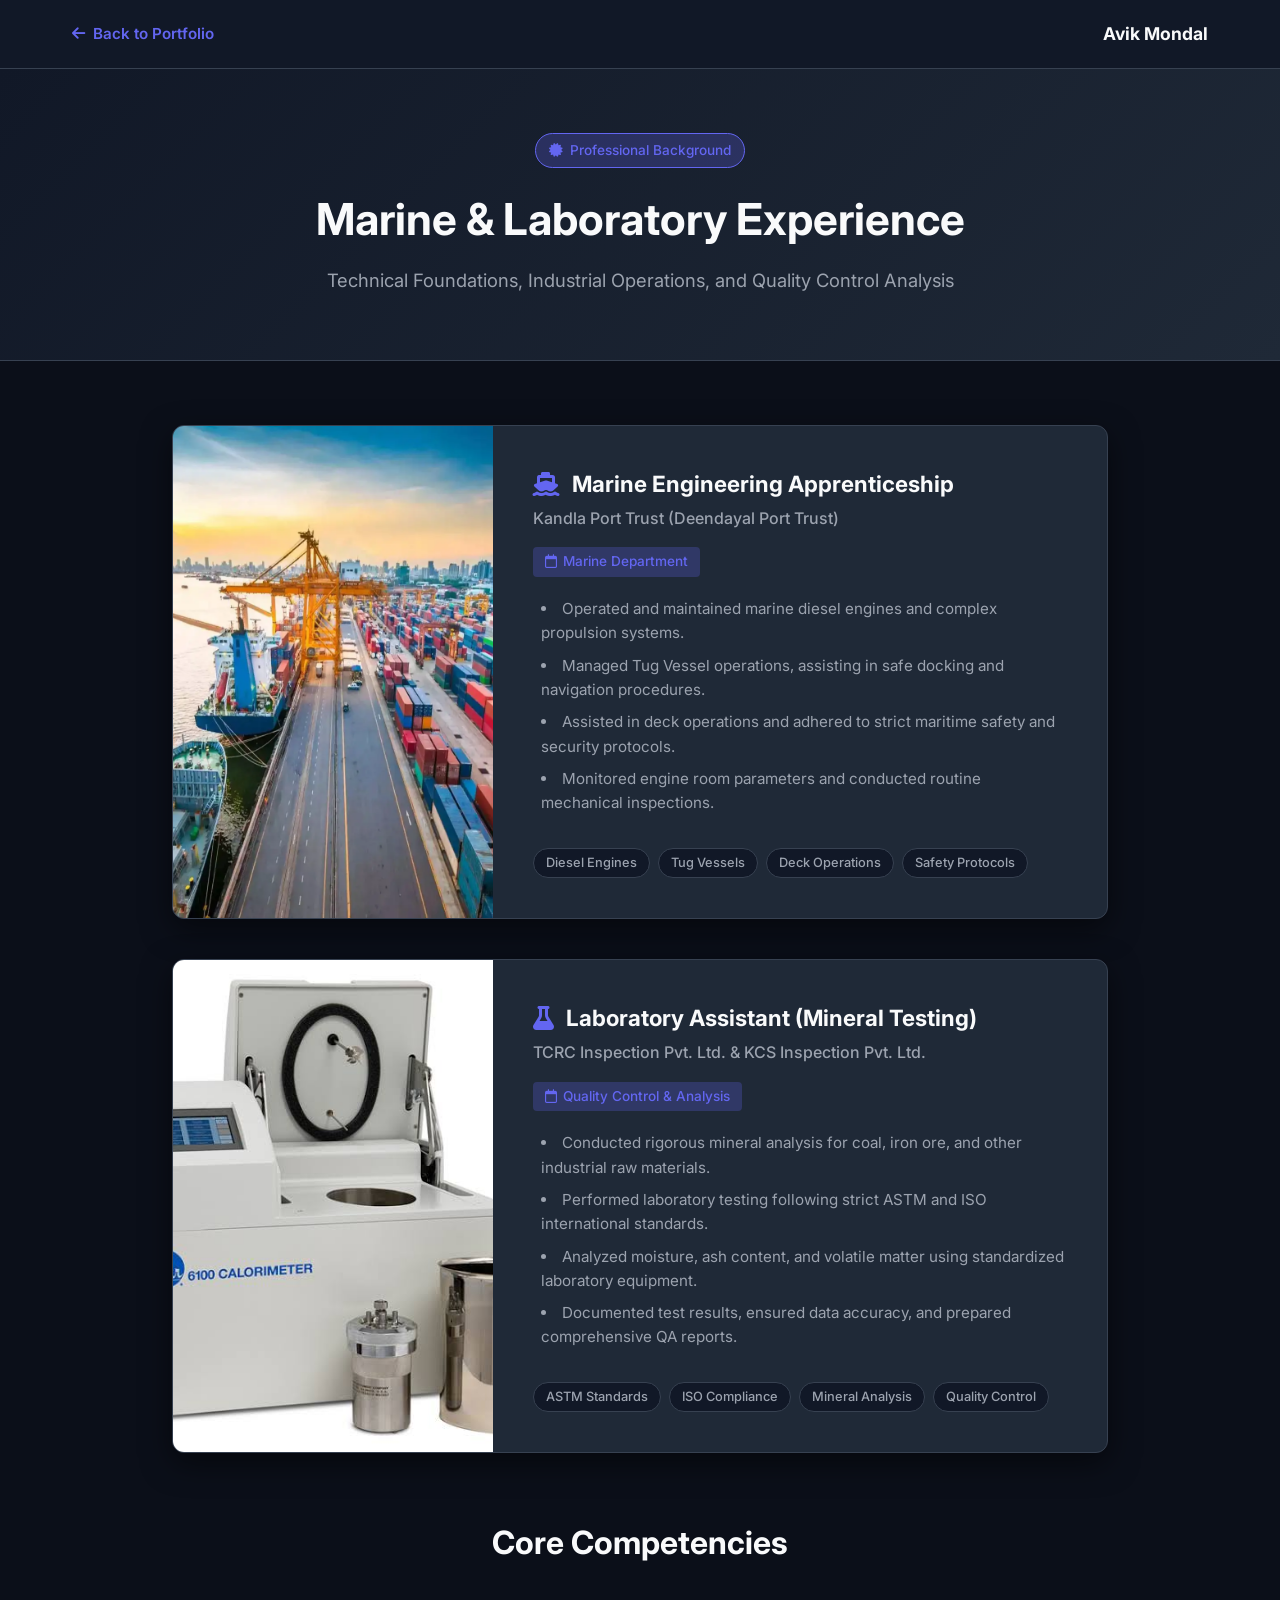
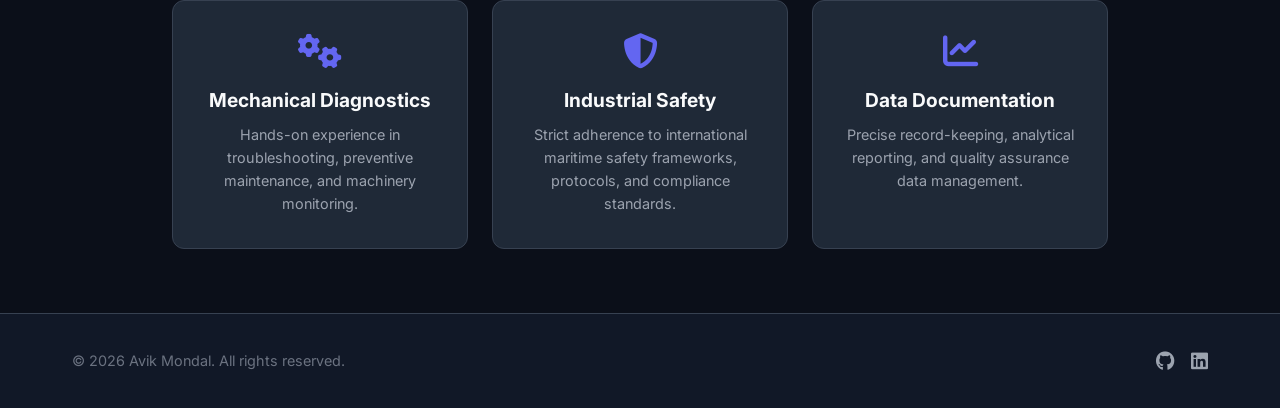
==== otherSkill.html @ 7518ed0c "New CSS and Old skills section" ====
<!doctype html>
<html lang="en">
  <head>
    <meta charset="UTF-8" />
    <meta name="viewport" content="width=device-width, initial-scale=1.0" />
    <title>Marine & Laboratory Experience | Avik Mondal</title>
    <!-- FontAwesome for Icons -->
    <link
      rel="stylesheet"
      href="https://cdnjs.cloudflare.com/ajax/libs/font-awesome/6.4.0/css/all.min.css"
    />
    <!-- Google Fonts -->
    <link
      href="https://fonts.googleapis.com/css2?family=Inter:wght@300;400;500;600;700&display=swap"
      rel="stylesheet"
    />
    <link rel="stylesheet" href="otherSkill.css" />
  </head>
  <body>
    <!-- ==================== HEADER & NAVBAR ==================== -->
    <header class="header">
      <nav class="nav-container">
        <a href="index.html" class="back-btn">
          <i class="fa-solid fa-arrow-left"></i> Back to Portfolio
        </a>
        <div class="nav-brand">Avik Mondal</div>
      </nav>
    </header>

    <!-- ==================== HERO BANNER SECTION ==================== -->
    <section class="page-hero">
      <div class="hero-overlay"></div>
      <div class="container hero-inner">
        <span class="badge"
          ><i class="fa-solid fa-certificate"></i> Professional Background</span
        >
        <h1>Marine & Laboratory Experience</h1>
        <p>
          Technical Foundations, Industrial Operations, and Quality Control
          Analysis
        </p>
      </div>
    </section>

    <!-- ==================== MAIN CONTENT CONTAINER ==================== -->
    <main class="content-container">
      <section class="experience-grid">
        <!-- Marine Engineering Card with Image Support -->
        <div class="experience-card">
          <div class="card-media">
            <img
              src="Kandla Port image.webp"
              alt="Marine Engineering Operations"
              onerror="
                this.onerror = null;
                this.src =
                  'https://images.unsplash.com/photo-1544816155-12df9643f363?auto=format&fit=crop&w=600&q=80';
              "
            />
          </div>
          <div class="card-body">
            <div class="card-icon-title">
              <i class="fas fa-ship card-icon-inline"></i>
              <h3>Marine Engineering Apprenticeship</h3>
            </div>
            <h4>Kandla Port Trust (Deendayal Port Trust)</h4>
            <span class="date"
              ><i class="fa-regular fa-calendar"></i> Marine Department</span
            >

            <ul class="responsibilities">
              <li>
                Operated and maintained marine diesel engines and complex
                propulsion systems.
              </li>
              <li>
                Managed Tug Vessel operations, assisting in safe docking and
                navigation procedures.
              </li>
              <li>
                Assisted in deck operations and adhered to strict maritime
                safety and security protocols.
              </li>
              <li>
                Monitored engine room parameters and conducted routine
                mechanical inspections.
              </li>
            </ul>

            <!-- Tech / Equipment Tags -->
            <div class="tech-tags">
              <span>Diesel Engines</span>
              <span>Tug Vessels</span>
              <span>Deck Operations</span>
              <span>Safety Protocols</span>
            </div>
          </div>
        </div>

        <!-- Laboratory Analysis Card with Image Support -->
        <div class="experience-card">
          <div class="card-media">
            <img
              src="GCV images.jpg"
              alt="Laboratory Mineral Testing"
              onerror="
                this.onerror = null;
                this.src =
                  'https://images.unsplash.com/photo-1532187863486-abf9dbad1b69?auto=format&fit=crop&w=600&q=80';
              "
            />
          </div>
          <div class="card-body">
            <div class="card-icon-title">
              <i class="fas fa-flask card-icon-inline"></i>
              <h3>Laboratory Assistant (Mineral Testing)</h3>
            </div>
            <h4>TCRC Inspection Pvt. Ltd. & KCS Inspection Pvt. Ltd.</h4>
            <span class="date"
              ><i class="fa-regular fa-calendar"></i> Quality Control &
              Analysis</span
            >

            <ul class="responsibilities">
              <li>
                Conducted rigorous mineral analysis for coal, iron ore, and
                other industrial raw materials.
              </li>
              <li>
                Performed laboratory testing following strict ASTM and ISO
                international standards.
              </li>
              <li>
                Analyzed moisture, ash content, and volatile matter using
                standardized laboratory equipment.
              </li>
              <li>
                Documented test results, ensured data accuracy, and prepared
                comprehensive QA reports.
              </li>
            </ul>

            <!-- Tech / Equipment Tags -->
            <div class="tech-tags">
              <span>ASTM Standards</span>
              <span>ISO Compliance</span>
              <span>Mineral Analysis</span>
              <span>Quality Control</span>
            </div>
          </div>
        </div>
      </section>

      <!-- ==================== ADDITIONAL HIGHLIGHTS SECTION ==================== -->
      <section class="highlights-section">
        <h2 class="sub-section-title">Core Competencies</h2>
        <div class="highlights-grid">
          <div class="highlight-box">
            <i class="fa-solid fa-gears"></i>
            <h3>Mechanical Diagnostics</h3>
            <p>
              Hands-on experience in troubleshooting, preventive maintenance,
              and machinery monitoring.
            </p>
          </div>
          <div class="highlight-box">
            <i class="fa-solid fa-shield-halved"></i>
            <h3>Industrial Safety</h3>
            <p>
              Strict adherence to international maritime safety frameworks,
              protocols, and compliance standards.
            </p>
          </div>
          <div class="highlight-box">
            <i class="fa-solid fa-chart-line"></i>
            <h3>Data Documentation</h3>
            <p>
              Precise record-keeping, analytical reporting, and quality
              assurance data management.
            </p>
          </div>
        </div>
      </section>
    </main>

    <!-- ==================== FOOTER ==================== -->
    <footer class="footer">
      <div class="container footer-content">
        <p>&copy; 2026 Avik Mondal. All rights reserved.</p>
        <div class="footer-socials">
          <a href="#" target="_blank"><i class="fa-brands fa-github"></i></a>
          <a href="#" target="_blank"><i class="fa-brands fa-linkedin"></i></a>
        </div>
      </div>
    </footer>

    <script src="script.js"></script>
  </body>
</html>
---- otherSkill.css ----
/* ==================== COLOR VARIABLES & BASE STYLES ==================== */
:root {
  --bg-primary: #0b0f19;
  --bg-secondary: #111827;
  --bg-card: #1f2937;
  --text-primary: #f9fafb;
  --text-secondary: #9ca3af;
  --text-muted: #6b7280;
  --accent: #6366f1;
  --accent-glow: rgba(99, 102, 241, 0.25);
  --border-color: #374151;
  --shadow: 0 10px 30px rgba(0, 0, 0, 0.5);
  --radius: 12px;
}

* {
  box-sizing: border-box;
  margin: 0;
  padding: 0;
}

html,
body {
  overflow-x: hidden;
  width: 100%;
}

body {
  font-family:
    "Inter",
    system-ui,
    -apple-system,
    sans-serif;
  background-color: var(--bg-primary);
  color: var(--text-primary);
  line-height: 1.6;
}

/* ==================== HEADER & NAVBAR ==================== */
.header {
  background-color: var(--bg-secondary);
  border-bottom: 1px solid var(--border-color);
  position: sticky;
  top: 0;
  z-index: 100;
}

.nav-container {
  max-width: 1200px;
  margin: 0 auto;
  padding: 1.25rem 2rem;
  display: flex;
  justify-content: space-between;
  align-items: center;
}

.back-btn {
  text-decoration: none;
  color: var(--accent);
  font-weight: 600;
  font-size: 0.95rem;
  transition: all 0.3s ease;
  display: inline-flex;
  align-items: center;
  gap: 0.5rem;
}

.back-btn:hover {
  color: var(--text-primary);
  transform: translateX(-3px);
}

.nav-brand {
  font-weight: 700;
  font-size: 1.1rem;
  color: var(--text-primary);
}

/* ==================== HERO BANNER SECTION ==================== */
.page-hero {
  position: relative;
  background: linear-gradient(135deg, #111827 0%, #1f2937 100%);
  padding: 4rem 2rem;
  text-align: center;
  border-bottom: 1px solid var(--border-color);
}

.hero-inner {
  max-width: 800px;
  margin: 0 auto;
  position: relative;
  z-index: 2;
}

.badge {
  display: inline-flex;
  align-items: center;
  gap: 0.4rem;
  background-color: var(--accent-glow);
  color: var(--accent);
  padding: 0.35rem 0.85rem;
  border-radius: 20px;
  font-size: 0.85rem;
  font-weight: 500;
  margin-bottom: 1rem;
  border: 1px solid var(--accent);
}

.page-hero h1 {
  font-size: 2.75rem;
  margin-bottom: 0.75rem;
  color: var(--text-primary);
}

.page-hero p {
  color: var(--text-secondary);
  font-size: 1.15rem;
}

/* ==================== MAIN CONTENT CONTAINER ==================== */
.content-container {
  max-width: 1000px;
  margin: 0 auto;
  padding: 4rem 2rem;
}

.experience-grid {
  display: grid;
  gap: 2.5rem;
  margin-bottom: 4rem;
}

/* ==================== EXPERIENCE CARDS ==================== */
.experience-card {
  background: var(--bg-card);
  border-radius: var(--radius);
  border: 1px solid var(--border-color);
  box-shadow: var(--shadow);
  display: grid;
  grid-template-columns: 320px 1fr;
  overflow: hidden;
  transition:
    transform 0.3s ease,
    border-color 0.3s ease;
}

.experience-card:hover {
  transform: translateY(-5px);
  border-color: var(--accent);
}

.card-media img {
  width: 100%;
  height: 100%;
  object-fit: cover;
  display: block;
}

.card-body {
  padding: 2.5rem;
  display: flex;
  flex-direction: column;
  justify-content: center;
}

.card-icon-title {
  display: flex;
  align-items: center;
  gap: 0.75rem;
  margin-bottom: 0.25rem;
}

.card-icon-inline {
  font-size: 1.5rem;
  color: var(--accent);
}

.card-body h3 {
  font-size: 1.4rem;
  color: var(--text-primary);
}

.card-body h4 {
  color: var(--text-secondary);
  font-size: 1rem;
  font-weight: 500;
  margin-bottom: 1rem;
}

.date {
  display: inline-flex;
  align-items: center;
  gap: 0.4rem;
  background: var(--accent-glow);
  padding: 0.25rem 0.75rem;
  border-radius: 4px;
  font-size: 0.85rem;
  font-weight: 500;
  color: var(--accent);
  width: fit-content;
  margin-bottom: 1.25rem;
}

.responsibilities {
  list-style-position: inside;
  padding-left: 0.5rem;
  margin-bottom: 1.5rem;
}

.responsibilities li {
  margin-bottom: 0.5rem;
  color: var(--text-secondary);
  font-size: 0.95rem;
}

/* Tech Tags */
.tech-tags {
  display: flex;
  flex-wrap: wrap;
  gap: 0.5rem;
}

.tech-tags span {
  background-color: var(--bg-secondary);
  color: var(--text-secondary);
  border: 1px solid var(--border-color);
  padding: 0.25rem 0.75rem;
  border-radius: 15px;
  font-size: 0.8rem;
  font-weight: 500;
}

/* ==================== CORE COMPETENCIES SECTION ==================== */
.highlights-section {
  margin-top: 3rem;
}

.sub-section-title {
  font-size: 2rem;
  text-align: center;
  margin-bottom: 2rem;
  color: var(--text-primary);
}

.highlights-grid {
  display: grid;
  grid-template-columns: repeat(3, 1fr);
  gap: 1.5rem;
}

.highlight-box {
  background-color: var(--bg-card);
  border: 1px solid var(--border-color);
  padding: 2rem;
  border-radius: var(--radius);
  text-align: center;
  transition: transform 0.3s ease;
}

.highlight-box:hover {
  transform: translateY(-5px);
  border-color: var(--accent);
}

.highlight-box i {
  font-size: 2.2rem;
  color: var(--accent);
  margin-bottom: 1rem;
}

.highlight-box h3 {
  font-size: 1.2rem;
  margin-bottom: 0.5rem;
  color: var(--text-primary);
}

.highlight-box p {
  font-size: 0.9rem;
  color: var(--text-secondary);
}

/* ==================== FOOTER ==================== */
.footer {
  background-color: var(--bg-secondary);
  border-top: 1px solid var(--border-color);
  padding: 2rem 0;
  text-align: center;
}

.footer-content {
  max-width: 1200px;
  margin: 0 auto;
  padding: 0 2rem;
  display: flex;
  justify-content: space-between;
  align-items: center;
}

.footer p {
  color: var(--text-muted);
  font-size: 0.9rem;
}

.footer-socials {
  display: flex;
  gap: 1rem;
}

.footer-socials a {
  color: var(--text-secondary);
  font-size: 1.2rem;
  transition: color 0.3s ease;
}

.footer-socials a:hover {
  color: var(--accent);
}

/* ==================== MOBILE RESPONSIVE DESIGN (<= 768px) ==================== */
@media (max-width: 768px) {
  .nav-container {
    padding: 1rem;
  }

  .page-hero {
    padding: 3rem 1rem;
  }

  .page-hero h1 {
    font-size: 2rem;
  }

  .page-hero p {
    font-size: 1rem;
  }

  .content-container {
    padding: 2.5rem 1rem;
  }

  .experience-card {
    grid-template-columns: 1fr;
  }

  .card-media {
    height: 200px;
  }

  .card-body {
    padding: 1.5rem;
  }

  .card-body h3 {
    font-size: 1.2rem;
  }

  .highlights-grid {
    grid-template-columns: 1fr;
  }

  .footer-content {
    flex-direction: column;
    gap: 1rem;
    text-align: center;
  }
}
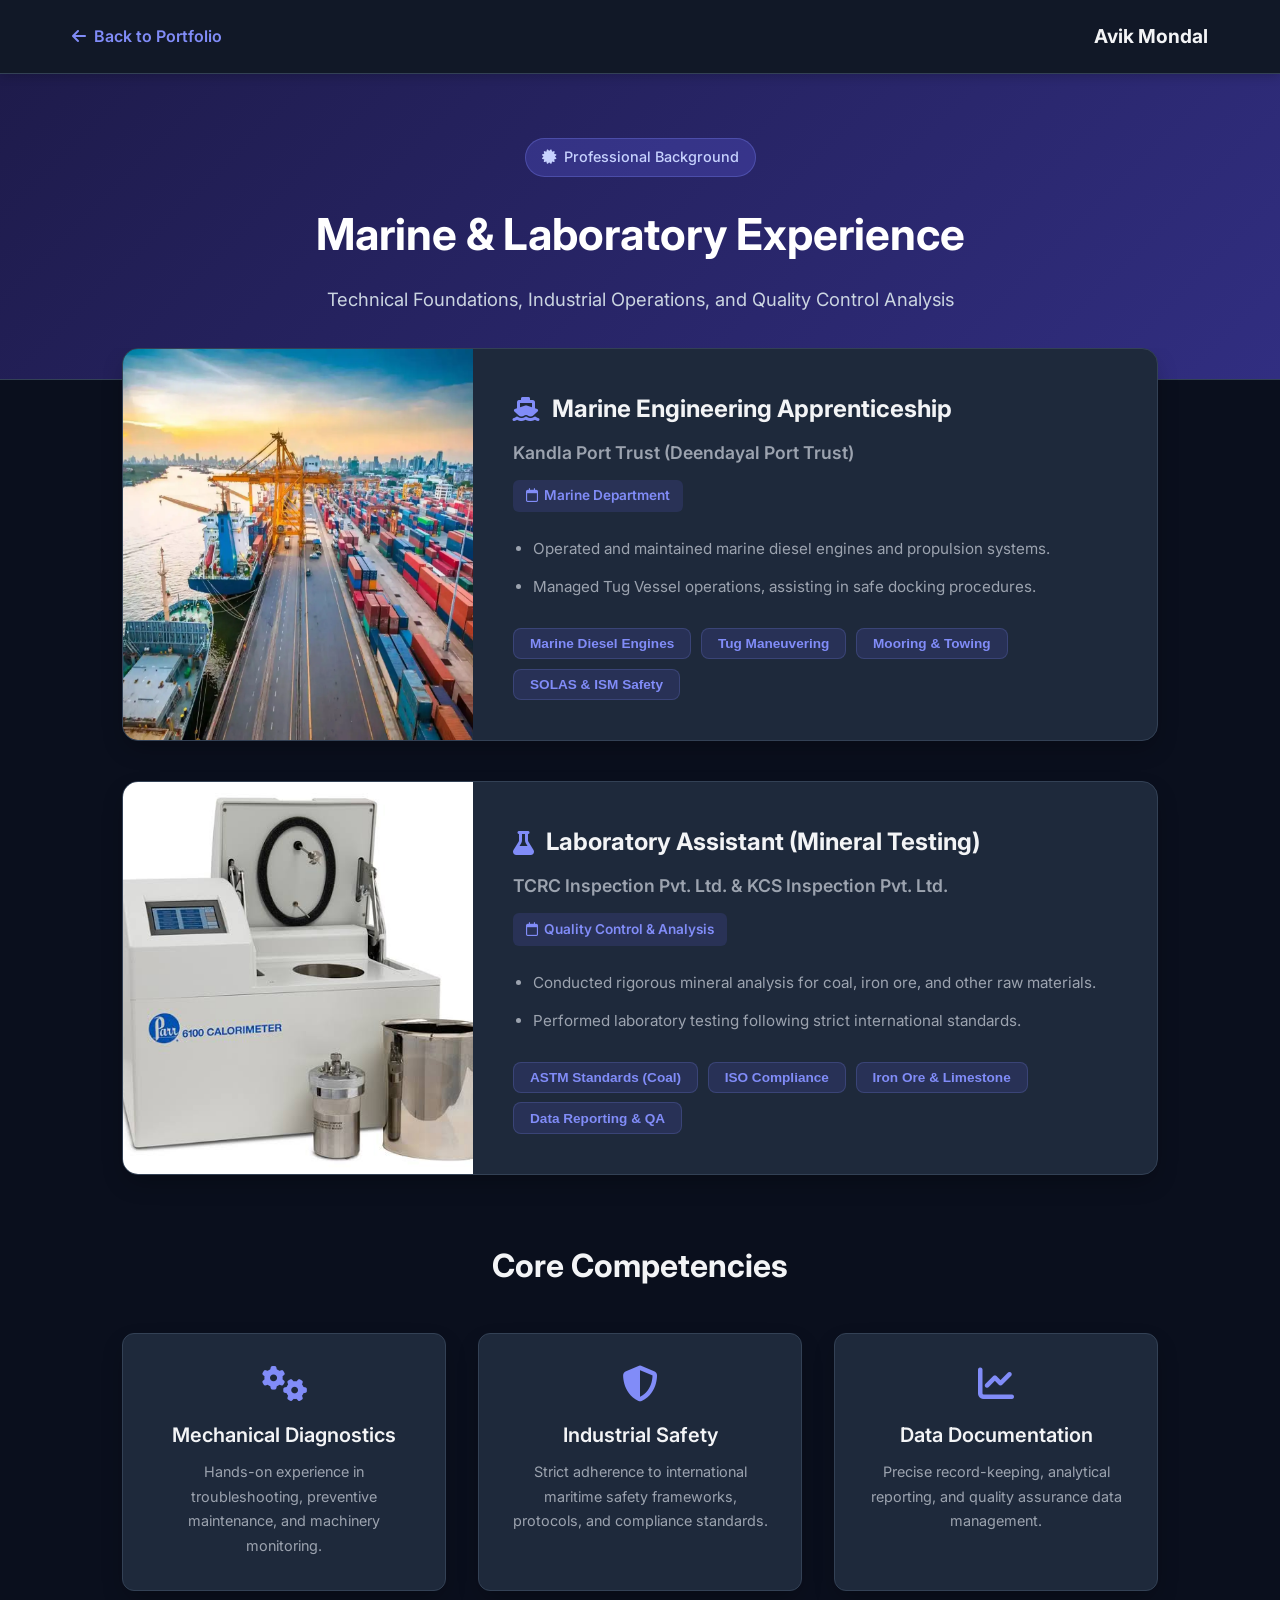
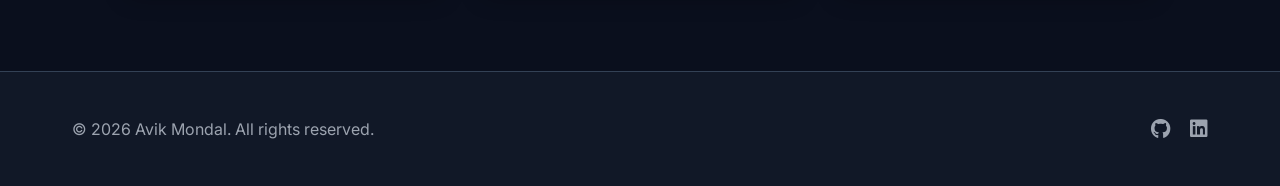
==== commit 532ac070: "Previous Professional Background" ====
--- a/otherSkill.html
+++ b/otherSkill.html
@@ -20,7 +20,7 @@
     <!-- ==================== HEADER & NAVBAR ==================== -->
     <header class="header">
       <nav class="nav-container">
-        <a href="index.html" class="back-btn">
+        <a href="index.html" class="nav-back-btn">
           <i class="fa-solid fa-arrow-left"></i> Back to Portfolio
         </a>
         <div class="nav-brand">Avik Mondal</div>
@@ -45,7 +45,7 @@
     <!-- ==================== MAIN CONTENT CONTAINER ==================== -->
     <main class="content-container">
       <section class="experience-grid">
-        <!-- Marine Engineering Card with Image Support -->
+        <!-- Marine Engineering Card -->
         <div class="experience-card">
           <div class="card-media">
             <img
@@ -70,34 +70,34 @@
 
             <ul class="responsibilities">
               <li>
-                Operated and maintained marine diesel engines and complex
-                propulsion systems.
+                Operated and maintained marine diesel engines and propulsion
+                systems.
               </li>
               <li>
-                Managed Tug Vessel operations, assisting in safe docking and
-                navigation procedures.
-              </li>
-              <li>
-                Assisted in deck operations and adhered to strict maritime
-                safety and security protocols.
-              </li>
-              <li>
-                Monitored engine room parameters and conducted routine
-                mechanical inspections.
+                Managed Tug Vessel operations, assisting in safe docking
+                procedures.
               </li>
             </ul>
 
-            <!-- Tech / Equipment Tags -->
+            <!-- Interactive Clickable Tags for Marine -->
             <div class="tech-tags">
-              <span>Diesel Engines</span>
-              <span>Tug Vessels</span>
-              <span>Deck Operations</span>
-              <span>Safety Protocols</span>
+              <button class="tag-btn" onclick="openModal('dieselModal')">
+                Marine Diesel Engines
+              </button>
+              <button class="tag-btn" onclick="openModal('tugModal')">
+                Tug Maneuvering
+              </button>
+              <button class="tag-btn" onclick="openModal('mooringModal')">
+                Mooring & Towing
+              </button>
+              <button class="tag-btn" onclick="openModal('safetyModal')">
+                SOLAS & ISM Safety
+              </button>
             </div>
           </div>
         </div>
 
-        <!-- Laboratory Analysis Card with Image Support -->
+        <!-- Laboratory Analysis Card -->
         <div class="experience-card">
           <div class="card-media">
             <img
@@ -124,28 +124,28 @@
             <ul class="responsibilities">
               <li>
                 Conducted rigorous mineral analysis for coal, iron ore, and
-                other industrial raw materials.
+                other raw materials.
               </li>
               <li>
-                Performed laboratory testing following strict ASTM and ISO
-                international standards.
-              </li>
-              <li>
-                Analyzed moisture, ash content, and volatile matter using
-                standardized laboratory equipment.
-              </li>
-              <li>
-                Documented test results, ensured data accuracy, and prepared
-                comprehensive QA reports.
+                Performed laboratory testing following strict international
+                standards.
               </li>
             </ul>
 
-            <!-- Tech / Equipment Tags -->
+            <!-- Interactive Clickable Tags for Laboratory -->
             <div class="tech-tags">
-              <span>ASTM Standards</span>
-              <span>ISO Compliance</span>
-              <span>Mineral Analysis</span>
-              <span>Quality Control</span>
+              <button class="tag-btn" onclick="openModal('astmModal')">
+                ASTM Standards (Coal)
+              </button>
+              <button class="tag-btn" onclick="openModal('isoModal')">
+                ISO Compliance
+              </button>
+              <button class="tag-btn" onclick="openModal('mineralModal')">
+                Iron Ore & Limestone
+              </button>
+              <button class="tag-btn" onclick="openModal('qaModal')">
+                Data Reporting & QA
+              </button>
             </div>
           </div>
         </div>
@@ -183,17 +183,137 @@
       </section>
     </main>
 
+    <!-- ==================== MODAL POPUPS FOR MARINE ==================== -->
+    <div id="dieselModal" class="custom-modal">
+      <div class="modal-content">
+        <h3>Marine Diesel Engines</h3>
+        <p>
+          Detailed knowledge of two-stroke and four-stroke marine diesel
+          engines, fuel injection systems, cooling water circuits, Lube oil
+          systems, and routine troubleshooting of mechanical failures.
+        </p>
+        <button class="close-modal" onclick="closeModal('dieselModal')">
+          Close
+        </button>
+      </div>
+    </div>
+
+    <div id="tugModal" class="custom-modal">
+      <div class="modal-content">
+        <h3>Tug Maneuvering</h3>
+        <p>
+          Assisted in managing Tug Vessel operations, deck machinery handling,
+          towing gear setup, and coordination during ship maneuvering and harbor
+          docking.
+        </p>
+        <button class="close-modal" onclick="closeModal('tugModal')">
+          Close
+        </button>
+      </div>
+    </div>
+
+    <div id="mooringModal" class="custom-modal">
+      <div class="modal-content">
+        <h3>Mooring & Towing</h3>
+        <p>
+          Participated in mooring/unmooring procedures, anchor handling, secure
+          line handling, and ensuring vessel stability during port arrival and
+          departure.
+        </p>
+        <button class="close-modal" onclick="closeModal('mooringModal')">
+          Close
+        </button>
+      </div>
+    </div>
+
+    <div id="safetyModal" class="custom-modal">
+      <div class="modal-content">
+        <h3>SOLAS & ISM Safety</h3>
+        <p>
+          Strictly adhered to SOLAS and international maritime safety
+          frameworks, emergency drills, fire-fighting gear handling, and ISM
+          code safety compliance.
+        </p>
+        <button class="close-modal" onclick="closeModal('safetyModal')">
+          Close
+        </button>
+      </div>
+    </div>
+
+    <!-- ==================== MODAL POPUPS FOR LABORATORY ==================== -->
+    <div id="astmModal" class="custom-modal">
+      <div class="modal-content">
+        <h3>ASTM Standards (Coal Analysis)</h3>
+        <p>
+          Conducted rigorous testing for Proximate Analysis (Inherent Moisture,
+          Ash Content, Volatile Matter, Fixed Carbon) and Gross Calorific Value
+          (GCV) using bomb calorimeter as per ASTM standards.
+        </p>
+        <button class="close-modal" onclick="closeModal('astmModal')">
+          Close
+        </button>
+      </div>
+    </div>
+
+    <div id="isoModal" class="custom-modal">
+      <div class="modal-content">
+        <h3>ISO Compliance & Sample Prep</h3>
+        <p>
+          Performed multi-stage crushing, dividing, and pulverization of solid
+          mineral samples adhering strictly to ISO guidelines to ensure accurate
+          analytical representation.
+        </p>
+        <button class="close-modal" onclick="closeModal('isoModal')">
+          Close
+        </button>
+      </div>
+    </div>
+
+    <div id="mineralModal" class="custom-modal">
+      <div class="modal-content">
+        <h3>Iron Ore & Limestone Testing</h3>
+        <p>
+          Extended hands-on laboratory testing and grading parameters to other
+          raw minerals including Iron Ore (Fe percentage checks, moisture
+          analysis) and Limestone quality assessment.
+        </p>
+        <button class="close-modal" onclick="closeModal('mineralModal')">
+          Close
+        </button>
+      </div>
+    </div>
+
+    <div id="qaModal" class="custom-modal">
+      <div class="modal-content">
+        <h3>Data Reporting & QA</h3>
+        <p>
+          Meticulously documented analytical findings, calibrated laboratory
+          instruments, maintained high accuracy limits, and prepared
+          comprehensive QA certificates.
+        </p>
+        <button class="close-modal" onclick="closeModal('qaModal')">
+          Close
+        </button>
+      </div>
+    </div>
+
     <!-- ==================== FOOTER ==================== -->
     <footer class="footer">
       <div class="container footer-content">
         <p>&copy; 2026 Avik Mondal. All rights reserved.</p>
         <div class="footer-socials">
-          <a href="#" target="_blank"><i class="fa-brands fa-github"></i></a>
-          <a href="#" target="_blank"><i class="fa-brands fa-linkedin"></i></a>
+          <a href="https://github.com/Avik1152" target="_blank"
+            ><i class="fa-brands fa-github"></i
+          ></a>
+          <a
+            href="https://www.linkedin.com/in/avikmondal-afution/"
+            target="_blank"
+            ><i class="fa-brands fa-linkedin"></i
+          ></a>
         </div>
       </div>
     </footer>
 
-    <script src="script.js"></script>
+    <script src="otherSkills.js"></script>
   </body>
 </html>
--- a/otherSkill.css
+++ b/otherSkill.css
@@ -1,16 +1,17 @@
-/* ==================== COLOR VARIABLES & BASE STYLES ==================== */
+/* ==================== COLOR VARIABLES & BASE STYLES ====================*/
+
 :root {
-  --bg-primary: #0b0f19;
-  --bg-secondary: #111827;
-  --bg-card: #1f2937;
-  --text-primary: #f9fafb;
+  --bg-primary: #0a0f1d;
+  --bg-card: #111827;
+  --text-primary: #f3f4f6;
   --text-secondary: #9ca3af;
-  --text-muted: #6b7280;
   --accent: #6366f1;
-  --accent-glow: rgba(99, 102, 241, 0.25);
-  --border-color: #374151;
-  --shadow: 0 10px 30px rgba(0, 0, 0, 0.5);
-  --radius: 12px;
+  --accent-hover: #4f46e5;
+  --card-bg: #1e293b;
+  --tag-bg: rgba(99, 102, 241, 0.15);
+  --tag-text: #818cf8;
+  --shadow: 0 10px 25px -5px rgba(0, 0, 0, 0.3);
+  --border-color: #334155;
 }
 
 * {
@@ -19,30 +20,22 @@
   padding: 0;
 }
 
-html,
 body {
-  overflow-x: hidden;
-  width: 100%;
-}
-
-body {
-  font-family:
-    "Inter",
-    system-ui,
-    -apple-system,
-    sans-serif;
+  font-family: "Inter", sans-serif;
   background-color: var(--bg-primary);
   color: var(--text-primary);
-  line-height: 1.6;
-}
-
-/* ==================== HEADER & NAVBAR ==================== */
+  line-height: 1.7;
+  overflow-x: hidden;
+}
+
+/* Header & Navbar */
 .header {
-  background-color: var(--bg-secondary);
-  border-bottom: 1px solid var(--border-color);
+  background: var(--bg-card);
+  box-shadow: 0 2px 10px rgba(0, 0, 0, 0.2);
   position: sticky;
   top: 0;
-  z-index: 100;
+  z-index: 1000;
+  border-bottom: 1px solid var(--border-color);
 }
 
 .nav-container {
@@ -54,34 +47,33 @@
   align-items: center;
 }
 
-.back-btn {
+.nav-back-btn {
   text-decoration: none;
-  color: var(--accent);
-  font-weight: 600;
-  font-size: 0.95rem;
-  transition: all 0.3s ease;
-  display: inline-flex;
+  color: var(--tag-text);
+  font-weight: 600;
+  display: flex;
   align-items: center;
   gap: 0.5rem;
-}
-
-.back-btn:hover {
-  color: var(--text-primary);
-  transform: translateX(-3px);
+  transition: color 0.3s ease;
+}
+
+.nav-back-btn:hover {
+  color: #ffffff;
 }
 
 .nav-brand {
   font-weight: 700;
-  font-size: 1.1rem;
+  font-size: 1.2rem;
   color: var(--text-primary);
 }
 
-/* ==================== HERO BANNER SECTION ==================== */
+/* Page Hero Section */
 .page-hero {
-  position: relative;
-  background: linear-gradient(135deg, #111827 0%, #1f2937 100%);
+  background: linear-gradient(135deg, #1e1b4b, #312e81);
+  color: #ffffff;
   padding: 4rem 2rem;
   text-align: center;
+  position: relative;
   border-bottom: 1px solid var(--border-color);
 }
 
@@ -95,182 +87,237 @@
 .badge {
   display: inline-flex;
   align-items: center;
-  gap: 0.4rem;
-  background-color: var(--accent-glow);
-  color: var(--accent);
-  padding: 0.35rem 0.85rem;
-  border-radius: 20px;
-  font-size: 0.85rem;
+  gap: 0.5rem;
+  background: rgba(99, 102, 241, 0.25);
+  color: #c7d2fe;
+  padding: 0.4rem 1rem;
+  border-radius: 50px;
+  font-size: 0.9rem;
   font-weight: 500;
-  margin-bottom: 1rem;
-  border: 1px solid var(--accent);
+  margin-bottom: 1.25rem;
+  border: 1px solid rgba(129, 140, 248, 0.3);
 }
 
 .page-hero h1 {
   font-size: 2.75rem;
   margin-bottom: 0.75rem;
-  color: var(--text-primary);
+  font-weight: 700;
 }
 
 .page-hero p {
-  color: var(--text-secondary);
   font-size: 1.15rem;
-}
-
-/* ==================== MAIN CONTENT CONTAINER ==================== */
+  color: #cbd5e1;
+}
+
+/* Main Content Container */
 .content-container {
-  max-width: 1000px;
-  margin: 0 auto;
-  padding: 4rem 2rem;
+  max-width: 1100px;
+  width: 100%;
+  margin: -2rem auto 0;
+  padding: 0 2rem 5rem;
+  position: relative;
+  z-index: 10;
+  overflow-x: hidden;
 }
 
 .experience-grid {
   display: grid;
   gap: 2.5rem;
-  margin-bottom: 4rem;
-}
-
-/* ==================== EXPERIENCE CARDS ==================== */
+}
+
+/* Experience Cards */
 .experience-card {
-  background: var(--bg-card);
-  border-radius: var(--radius);
-  border: 1px solid var(--border-color);
+  background: var(--card-bg);
+  border-radius: 16px;
   box-shadow: var(--shadow);
   display: grid;
-  grid-template-columns: 320px 1fr;
+  grid-template-columns: 350px 1fr;
   overflow: hidden;
-  transition:
-    transform 0.3s ease,
-    border-color 0.3s ease;
-}
-
-.experience-card:hover {
-  transform: translateY(-5px);
-  border-color: var(--accent);
+  border: 1px solid var(--border-color);
+  width: 100%;
+}
+
+.card-media {
+  width: 100%;
+  height: 100%;
+  min-height: 280px;
+  overflow: hidden;
 }
 
 .card-media img {
   width: 100%;
   height: 100%;
   object-fit: cover;
-  display: block;
 }
 
 .card-body {
   padding: 2.5rem;
-  display: flex;
-  flex-direction: column;
-  justify-content: center;
+  width: 100%;
 }
 
 .card-icon-title {
   display: flex;
   align-items: center;
   gap: 0.75rem;
-  margin-bottom: 0.25rem;
+  margin-bottom: 0.5rem;
 }
 
 .card-icon-inline {
   font-size: 1.5rem;
-  color: var(--accent);
+  color: var(--tag-text);
 }
 
 .card-body h3 {
-  font-size: 1.4rem;
+  font-size: 1.5rem;
+  font-weight: 700;
   color: var(--text-primary);
 }
 
 .card-body h4 {
   color: var(--text-secondary);
-  font-size: 1rem;
-  font-weight: 500;
-  margin-bottom: 1rem;
+  font-size: 1.1rem;
+  font-weight: 600;
+  margin-bottom: 0.75rem;
 }
 
 .date {
   display: inline-flex;
   align-items: center;
   gap: 0.4rem;
-  background: var(--accent-glow);
-  padding: 0.25rem 0.75rem;
-  border-radius: 4px;
+  background: rgba(99, 102, 241, 0.15);
+  color: var(--tag-text);
+  padding: 0.3rem 0.8rem;
+  border-radius: 6px;
   font-size: 0.85rem;
-  font-weight: 500;
-  color: var(--accent);
-  width: fit-content;
-  margin-bottom: 1.25rem;
+  font-weight: 600;
+  margin-bottom: 1.5rem;
 }
 
 .responsibilities {
-  list-style-position: inside;
-  padding-left: 0.5rem;
+  list-style-type: disc;
+  padding-left: 1.25rem;
+  margin-bottom: 1.75rem;
+}
+
+.responsibilities li {
+  margin-bottom: 0.75rem;
+  color: var(--text-secondary);
+  font-size: 0.95rem;
+}
+
+/* Clickable Tags Style */
+.tech-tags {
+  display: flex;
+  flex-wrap: wrap;
+  gap: 0.6rem;
+  margin-top: 1rem;
+}
+
+.tag-btn {
+  background-color: var(--tag-bg);
+  color: var(--tag-text);
+  border: 1px solid rgba(129, 140, 248, 0.2);
+  padding: 0.45rem 1rem;
+  border-radius: 8px;
+  font-size: 0.85rem;
+  font-weight: 600;
+  cursor: pointer;
+  transition: all 0.3s ease;
+}
+
+.tag-btn:hover {
+  background-color: var(--accent);
+  color: #ffffff;
+  transform: translateY(-2px);
+}
+
+/* Custom Modal Styles */
+.custom-modal {
+  display: none;
+  position: fixed;
+  z-index: 1000;
+  left: 0;
+  top: 0;
+  width: 100%;
+  height: 100%;
+  background-color: rgba(10, 15, 29, 0.8);
+  backdrop-filter: blur(5px);
+  justify-content: center;
+  align-items: center;
+  padding: 1rem;
+}
+
+.modal-content {
+  background-color: var(--card-bg);
+  padding: 2rem;
+  border-radius: 12px;
+  max-width: 500px;
+  width: 100%;
+  box-shadow: var(--shadow);
+  border: 1px solid var(--border-color);
+}
+
+.modal-content h3 {
+  color: var(--tag-text);
+  margin-bottom: 0.75rem;
+  font-size: 1.4rem;
+}
+
+.modal-content p {
+  color: var(--text-secondary);
+  font-size: 0.95rem;
+  line-height: 1.6;
   margin-bottom: 1.5rem;
 }
 
-.responsibilities li {
-  margin-bottom: 0.5rem;
-  color: var(--text-secondary);
-  font-size: 0.95rem;
-}
-
-/* Tech Tags */
-.tech-tags {
-  display: flex;
-  flex-wrap: wrap;
-  gap: 0.5rem;
-}
-
-.tech-tags span {
-  background-color: var(--bg-secondary);
-  color: var(--text-secondary);
-  border: 1px solid var(--border-color);
-  padding: 0.25rem 0.75rem;
-  border-radius: 15px;
-  font-size: 0.8rem;
-  font-weight: 500;
-}
-
-/* ==================== CORE COMPETENCIES SECTION ==================== */
+.close-modal {
+  background-color: var(--accent);
+  color: white;
+  border: none;
+  padding: 0.5rem 1.25rem;
+  border-radius: 6px;
+  cursor: pointer;
+  font-weight: 600;
+}
+
+/* Core Competencies Section */
 .highlights-section {
-  margin-top: 3rem;
+  margin-top: 4rem;
 }
 
 .sub-section-title {
+  text-align: center;
   font-size: 2rem;
-  text-align: center;
-  margin-bottom: 2rem;
+  margin-bottom: 2.5rem;
+  font-weight: 700;
   color: var(--text-primary);
 }
 
 .highlights-grid {
   display: grid;
   grid-template-columns: repeat(3, 1fr);
-  gap: 1.5rem;
+  gap: 2rem;
 }
 
 .highlight-box {
-  background-color: var(--bg-card);
+  background: var(--card-bg);
+  padding: 2rem;
+  border-radius: 12px;
+  box-shadow: var(--shadow);
   border: 1px solid var(--border-color);
-  padding: 2rem;
-  border-radius: var(--radius);
   text-align: center;
-  transition: transform 0.3s ease;
-}
-
-.highlight-box:hover {
-  transform: translateY(-5px);
-  border-color: var(--accent);
 }
 
 .highlight-box i {
-  font-size: 2.2rem;
-  color: var(--accent);
+  font-size: 2.25rem;
+  color: var(--tag-text);
   margin-bottom: 1rem;
 }
 
 .highlight-box h3 {
-  font-size: 1.2rem;
+  font-size: 1.25rem;
   margin-bottom: 0.5rem;
+  font-weight: 600;
   color: var(--text-primary);
 }
 
@@ -279,12 +326,13 @@
   color: var(--text-secondary);
 }
 
-/* ==================== FOOTER ==================== */
+/* Footer */
 .footer {
-  background-color: var(--bg-secondary);
+  background: var(--bg-card);
+  color: var(--text-secondary);
+  padding: 2.5rem 0;
+  text-align: center;
   border-top: 1px solid var(--border-color);
-  padding: 2rem 0;
-  text-align: center;
 }
 
 .footer-content {
@@ -296,71 +344,103 @@
   align-items: center;
 }
 
-.footer p {
-  color: var(--text-muted);
-  font-size: 0.9rem;
-}
-
 .footer-socials {
   display: flex;
-  gap: 1rem;
+  gap: 1.25rem;
 }
 
 .footer-socials a {
   color: var(--text-secondary);
-  font-size: 1.2rem;
-  transition: color 0.3s ease;
-}
-
-.footer-socials a:hover {
-  color: var(--accent);
-}
-
-/* ==================== MOBILE RESPONSIVE DESIGN (<= 768px) ==================== */
+  font-size: 1.25rem;
+}
+
+/* ==================== MOBILE & TABLET RESPONSIVE FITTED FIX ==================== */
 @media (max-width: 768px) {
-  .nav-container {
-    padding: 1rem;
-  }
-
-  .page-hero {
-    padding: 3rem 1rem;
-  }
-
-  .page-hero h1 {
-    font-size: 2rem;
-  }
-
-  .page-hero p {
-    font-size: 1rem;
-  }
-
-  .content-container {
-    padding: 2.5rem 1rem;
+  html,
+  body {
+    overflow-x: hidden;
+    width: 100%;
+  }
+
+  .container {
+    width: 100%;
+    max-width: 100%;
+    padding-left: 1.25rem;
+    padding-right: 1.25rem;
+  }
+
+  /* Experience Cards & Grid Mobile Fix */
+  .experience-grid {
+    display: flex;
+    flex-direction: column;
+    gap: 1.5rem;
+    width: 100%;
   }
 
   .experience-card {
-    grid-template-columns: 1fr;
+    display: flex;
+    flex-direction: column;
+    width: 100%;
+    max-width: 100%;
+    border-radius: 12px;
+    overflow: hidden;
   }
 
   .card-media {
+    width: 100%;
     height: 200px;
+    min-height: 200px;
+    max-height: 220px;
+  }
+
+  .card-media img {
+    width: 100%;
+    height: 100%;
+    object-fit: cover;
   }
 
   .card-body {
-    padding: 1.5rem;
+    width: 100%;
+    padding: 1.25rem;
   }
 
   .card-body h3 {
-    font-size: 1.2rem;
+    font-size: 1.25rem;
+    word-break: break-word;
+  }
+
+  .card-body h4 {
+    font-size: 0.95rem;
+    word-break: break-word;
+  }
+
+  .responsibilities {
+    padding-left: 1rem;
+    margin-bottom: 1.25rem;
+  }
+
+  .responsibilities li {
+    font-size: 0.88rem;
+    margin-bottom: 0.5rem;
+  }
+
+  /* Tech Tags & Buttons */
+  .tech-tags {
+    display: flex;
+    flex-wrap: wrap;
+    gap: 0.4rem;
+    width: 100%;
+  }
+
+  .tag-btn {
+    font-size: 0.78rem;
+    padding: 0.35rem 0.65rem;
+    border-radius: 6px;
   }
 
   .highlights-grid {
-    grid-template-columns: 1fr;
-  }
-
-  .footer-content {
+    display: flex;
     flex-direction: column;
-    gap: 1rem;
-    text-align: center;
-  }
-}
+    gap: 2rem;
+  }
+}
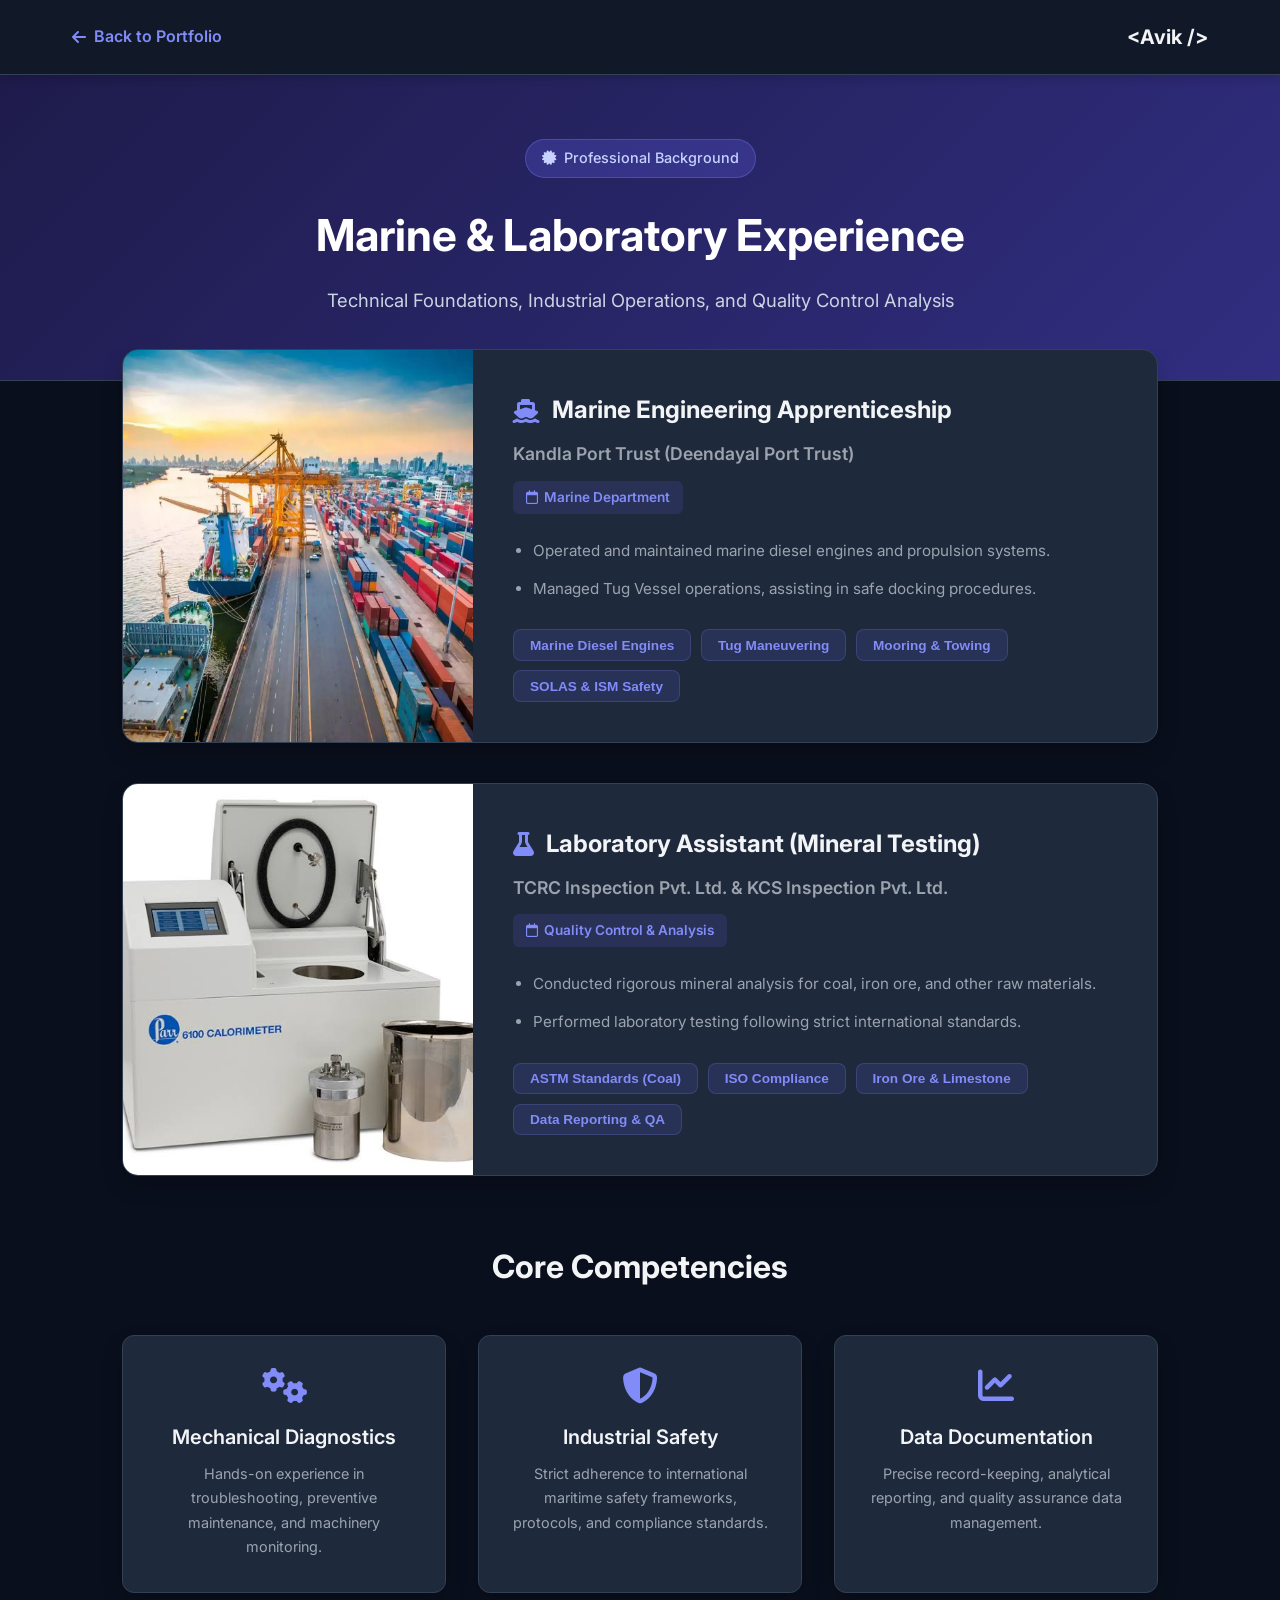
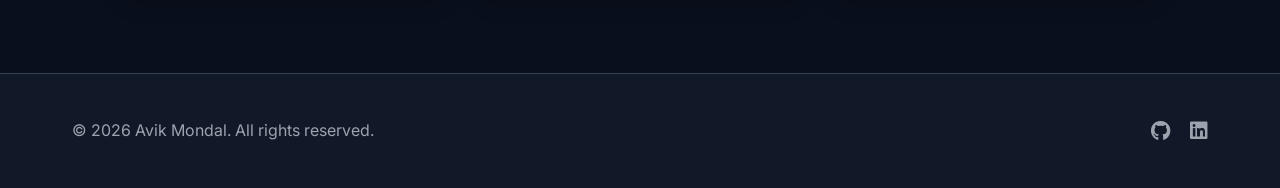
==== commit 5de0efe0: "CSS update otherSkill nav bar" ====
--- a/otherSkill.html
+++ b/otherSkill.html
@@ -14,7 +14,10 @@
       href="https://fonts.googleapis.com/css2?family=Inter:wght@300;400;500;600;700&display=swap"
       rel="stylesheet"
     />
-    <link rel="stylesheet" href="otherSkill.css" />
+    <!-- stylesheet -->
+    <link rel="stylesheet" href="CSS/otherSkill.css" />
+    <!-- JavaScript link -->
+    <script src="JS/otherSkills.js"></script>
   </head>
   <body>
     <!-- ==================== HEADER & NAVBAR ==================== -->
@@ -23,7 +26,8 @@
         <a href="index.html" class="nav-back-btn">
           <i class="fa-solid fa-arrow-left"></i> Back to Portfolio
         </a>
-        <div class="nav-brand">Avik Mondal</div>
+        <!-- <div class="nav-brand">Avik Mondal</div> -->
+        <a href="#hero" class="nav-logo">&lt;Avik /&gt;</a>
       </nav>
     </header>
 
@@ -49,7 +53,7 @@
         <div class="experience-card">
           <div class="card-media">
             <img
-              src="Kandla Port image.webp"
+              src="images/Kandla Port image.webp"
               alt="Marine Engineering Operations"
               onerror="
                 this.onerror = null;
@@ -101,7 +105,7 @@
         <div class="experience-card">
           <div class="card-media">
             <img
-              src="GCV images.jpg"
+              src="images/GCV images.jpg"
               alt="Laboratory Mineral Testing"
               onerror="
                 this.onerror = null;
@@ -313,7 +317,5 @@
         </div>
       </div>
     </footer>
-
-    <script src="otherSkills.js"></script>
   </body>
 </html>
--- a/CSS/otherSkill.css
+++ b/CSS/otherSkill.css
@@ -0,0 +1,453 @@
+/* ==================== COLOR VARIABLES & BASE STYLES ====================*/
+
+:root {
+  --bg-primary: #0a0f1d;
+  --bg-card: #111827;
+  --text-primary: #f3f4f6;
+  --text-secondary: #9ca3af;
+  --accent: #6366f1;
+  --accent-hover: #4f46e5;
+  --card-bg: #1e293b;
+  --tag-bg: rgba(99, 102, 241, 0.15);
+  --tag-text: #818cf8;
+  --shadow: 0 10px 25px -5px rgba(0, 0, 0, 0.3);
+  --border-color: #334155;
+}
+
+* {
+  box-sizing: border-box;
+  margin: 0;
+  padding: 0;
+}
+
+body {
+  font-family: "Inter", sans-serif;
+  background-color: var(--bg-primary);
+  color: var(--text-primary);
+  line-height: 1.7;
+  overflow-x: hidden;
+}
+
+/* Header & Navbar */
+.header {
+  background: var(--bg-card);
+  box-shadow: 0 2px 10px rgba(0, 0, 0, 0.2);
+  position: sticky;
+  top: 0;
+  z-index: 1000;
+  border-bottom: 1px solid var(--border-color);
+}
+
+.nav-container {
+  max-width: 1200px;
+  margin: 0 auto;
+  padding: 1.25rem 2rem;
+  display: flex;
+  justify-content: space-between;
+  align-items: center;
+}
+
+.nav-back-btn {
+  text-decoration: none;
+  color: var(--tag-text);
+  font-weight: 600;
+  display: flex;
+  align-items: center;
+  gap: 0.5rem;
+  transition: color 0.3s ease;
+}
+
+.nav-back-btn:hover {
+  color: #ffffff;
+}
+
+.nav-brand {
+  font-weight: 700;
+  font-size: 1.2rem;
+  color: var(--text-primary);
+}
+
+.nav-logo {
+  font-family: var(--font-code);
+  font-size: 1.25rem;
+  font-weight: 700;
+  color: var(--text-primary);
+  text-decoration: none;
+}
+/* Page Hero Section */
+.page-hero {
+  background: linear-gradient(135deg, #1e1b4b, #312e81);
+  color: #ffffff;
+  padding: 4rem 2rem;
+  text-align: center;
+  position: relative;
+  border-bottom: 1px solid var(--border-color);
+}
+
+.hero-inner {
+  max-width: 800px;
+  margin: 0 auto;
+  position: relative;
+  z-index: 2;
+}
+
+.badge {
+  display: inline-flex;
+  align-items: center;
+  gap: 0.5rem;
+  background: rgba(99, 102, 241, 0.25);
+  color: #c7d2fe;
+  padding: 0.4rem 1rem;
+  border-radius: 50px;
+  font-size: 0.9rem;
+  font-weight: 500;
+  margin-bottom: 1.25rem;
+  border: 1px solid rgba(129, 140, 248, 0.3);
+}
+
+.page-hero h1 {
+  font-size: 2.75rem;
+  margin-bottom: 0.75rem;
+  font-weight: 700;
+}
+
+.page-hero p {
+  font-size: 1.15rem;
+  color: #cbd5e1;
+}
+
+/* Main Content Container */
+.content-container {
+  max-width: 1100px;
+  width: 100%;
+  margin: -2rem auto 0;
+  padding: 0 2rem 5rem;
+  position: relative;
+  z-index: 10;
+  overflow-x: hidden;
+}
+
+.experience-grid {
+  display: grid;
+  gap: 2.5rem;
+}
+
+/* Experience Cards */
+.experience-card {
+  background: var(--card-bg);
+  border-radius: 16px;
+  box-shadow: var(--shadow);
+  display: grid;
+  grid-template-columns: 350px 1fr;
+  overflow: hidden;
+  border: 1px solid var(--border-color);
+  width: 100%;
+}
+
+.card-media {
+  width: 100%;
+  height: 100%;
+  min-height: 280px;
+  overflow: hidden;
+}
+
+.card-media img {
+  width: 100%;
+  height: 100%;
+  object-fit: cover;
+}
+
+.card-body {
+  padding: 2.5rem;
+  width: 100%;
+}
+
+.card-icon-title {
+  display: flex;
+  align-items: center;
+  gap: 0.75rem;
+  margin-bottom: 0.5rem;
+}
+
+.card-icon-inline {
+  font-size: 1.5rem;
+  color: var(--tag-text);
+}
+
+.card-body h3 {
+  font-size: 1.5rem;
+  font-weight: 700;
+  color: var(--text-primary);
+}
+
+.card-body h4 {
+  color: var(--text-secondary);
+  font-size: 1.1rem;
+  font-weight: 600;
+  margin-bottom: 0.75rem;
+}
+
+.date {
+  display: inline-flex;
+  align-items: center;
+  gap: 0.4rem;
+  background: rgba(99, 102, 241, 0.15);
+  color: var(--tag-text);
+  padding: 0.3rem 0.8rem;
+  border-radius: 6px;
+  font-size: 0.85rem;
+  font-weight: 600;
+  margin-bottom: 1.5rem;
+}
+
+.responsibilities {
+  list-style-type: disc;
+  padding-left: 1.25rem;
+  margin-bottom: 1.75rem;
+}
+
+.responsibilities li {
+  margin-bottom: 0.75rem;
+  color: var(--text-secondary);
+  font-size: 0.95rem;
+}
+
+/* Clickable Tags Style */
+.tech-tags {
+  display: flex;
+  flex-wrap: wrap;
+  gap: 0.6rem;
+  margin-top: 1rem;
+}
+
+.tag-btn {
+  background-color: var(--tag-bg);
+  color: var(--tag-text);
+  border: 1px solid rgba(129, 140, 248, 0.2);
+  padding: 0.45rem 1rem;
+  border-radius: 8px;
+  font-size: 0.85rem;
+  font-weight: 600;
+  cursor: pointer;
+  transition: all 0.3s ease;
+}
+
+.tag-btn:hover {
+  background-color: var(--accent);
+  color: #ffffff;
+  transform: translateY(-2px);
+}
+
+/* Custom Modal Styles */
+.custom-modal {
+  display: none;
+  position: fixed;
+  z-index: 1000;
+  left: 0;
+  top: 0;
+  width: 100%;
+  height: 100%;
+  background-color: rgba(10, 15, 29, 0.8);
+  backdrop-filter: blur(5px);
+  justify-content: center;
+  align-items: center;
+  padding: 1rem;
+}
+
+.modal-content {
+  background-color: var(--card-bg);
+  padding: 2rem;
+  border-radius: 12px;
+  max-width: 500px;
+  width: 100%;
+  box-shadow: var(--shadow);
+  border: 1px solid var(--border-color);
+}
+
+.modal-content h3 {
+  color: var(--tag-text);
+  margin-bottom: 0.75rem;
+  font-size: 1.4rem;
+}
+
+.modal-content p {
+  color: var(--text-secondary);
+  font-size: 0.95rem;
+  line-height: 1.6;
+  margin-bottom: 1.5rem;
+}
+
+.close-modal {
+  background-color: var(--accent);
+  color: white;
+  border: none;
+  padding: 0.5rem 1.25rem;
+  border-radius: 6px;
+  cursor: pointer;
+  font-weight: 600;
+}
+
+/* Core Competencies Section */
+.highlights-section {
+  margin-top: 4rem;
+}
+
+.sub-section-title {
+  text-align: center;
+  font-size: 2rem;
+  margin-bottom: 2.5rem;
+  font-weight: 700;
+  color: var(--text-primary);
+}
+
+.highlights-grid {
+  display: grid;
+  grid-template-columns: repeat(3, 1fr);
+  gap: 2rem;
+}
+
+.highlight-box {
+  background: var(--card-bg);
+  padding: 2rem;
+  border-radius: 12px;
+  box-shadow: var(--shadow);
+  border: 1px solid var(--border-color);
+  text-align: center;
+}
+
+.highlight-box i {
+  font-size: 2.25rem;
+  color: var(--tag-text);
+  margin-bottom: 1rem;
+}
+
+.highlight-box h3 {
+  font-size: 1.25rem;
+  margin-bottom: 0.5rem;
+  font-weight: 600;
+  color: var(--text-primary);
+}
+
+.highlight-box p {
+  font-size: 0.9rem;
+  color: var(--text-secondary);
+}
+
+/* Footer */
+.footer {
+  background: var(--bg-card);
+  color: var(--text-secondary);
+  padding: 2.5rem 0;
+  text-align: center;
+  border-top: 1px solid var(--border-color);
+}
+
+.footer-content {
+  max-width: 1200px;
+  margin: 0 auto;
+  padding: 0 2rem;
+  display: flex;
+  justify-content: space-between;
+  align-items: center;
+}
+
+.footer-socials {
+  display: flex;
+  gap: 1.25rem;
+}
+
+.footer-socials a {
+  color: var(--text-secondary);
+  font-size: 1.25rem;
+}
+
+/* ==================== MOBILE & TABLET RESPONSIVE FITTED FIX ==================== */
+@media (max-width: 768px) {
+  html,
+  body {
+    overflow-x: hidden;
+    width: 100%;
+  }
+
+  .container {
+    width: 100%;
+    max-width: 100%;
+    padding-left: 1.25rem;
+    padding-right: 1.25rem;
+  }
+
+  /* Experience Cards & Grid Mobile Fix */
+  .experience-grid {
+    display: flex;
+    flex-direction: column;
+    gap: 1.5rem;
+    width: 100%;
+  }
+
+  .experience-card {
+    display: flex;
+    flex-direction: column;
+    width: 100%;
+    max-width: 100%;
+    border-radius: 12px;
+    overflow: hidden;
+  }
+
+  .card-media {
+    width: 100%;
+    height: 200px;
+    min-height: 200px;
+    max-height: 220px;
+  }
+
+  .card-media img {
+    width: 100%;
+    height: 100%;
+    object-fit: cover;
+  }
+
+  .card-body {
+    width: 100%;
+    padding: 1.25rem;
+  }
+
+  .card-body h3 {
+    font-size: 1.25rem;
+    word-break: break-word;
+  }
+
+  .card-body h4 {
+    font-size: 0.95rem;
+    word-break: break-word;
+  }
+
+  .responsibilities {
+    padding-left: 1rem;
+    margin-bottom: 1.25rem;
+  }
+
+  .responsibilities li {
+    font-size: 0.88rem;
+    margin-bottom: 0.5rem;
+  }
+
+  /* Tech Tags & Buttons */
+  .tech-tags {
+    display: flex;
+    flex-wrap: wrap;
+    gap: 0.4rem;
+    width: 100%;
+  }
+
+  .tag-btn {
+    font-size: 0.78rem;
+    padding: 0.35rem 0.65rem;
+    border-radius: 6px;
+  }
+
+  .highlights-grid {
+    display: flex;
+    flex-direction: column;
+    gap: 2rem;
+  }
+}
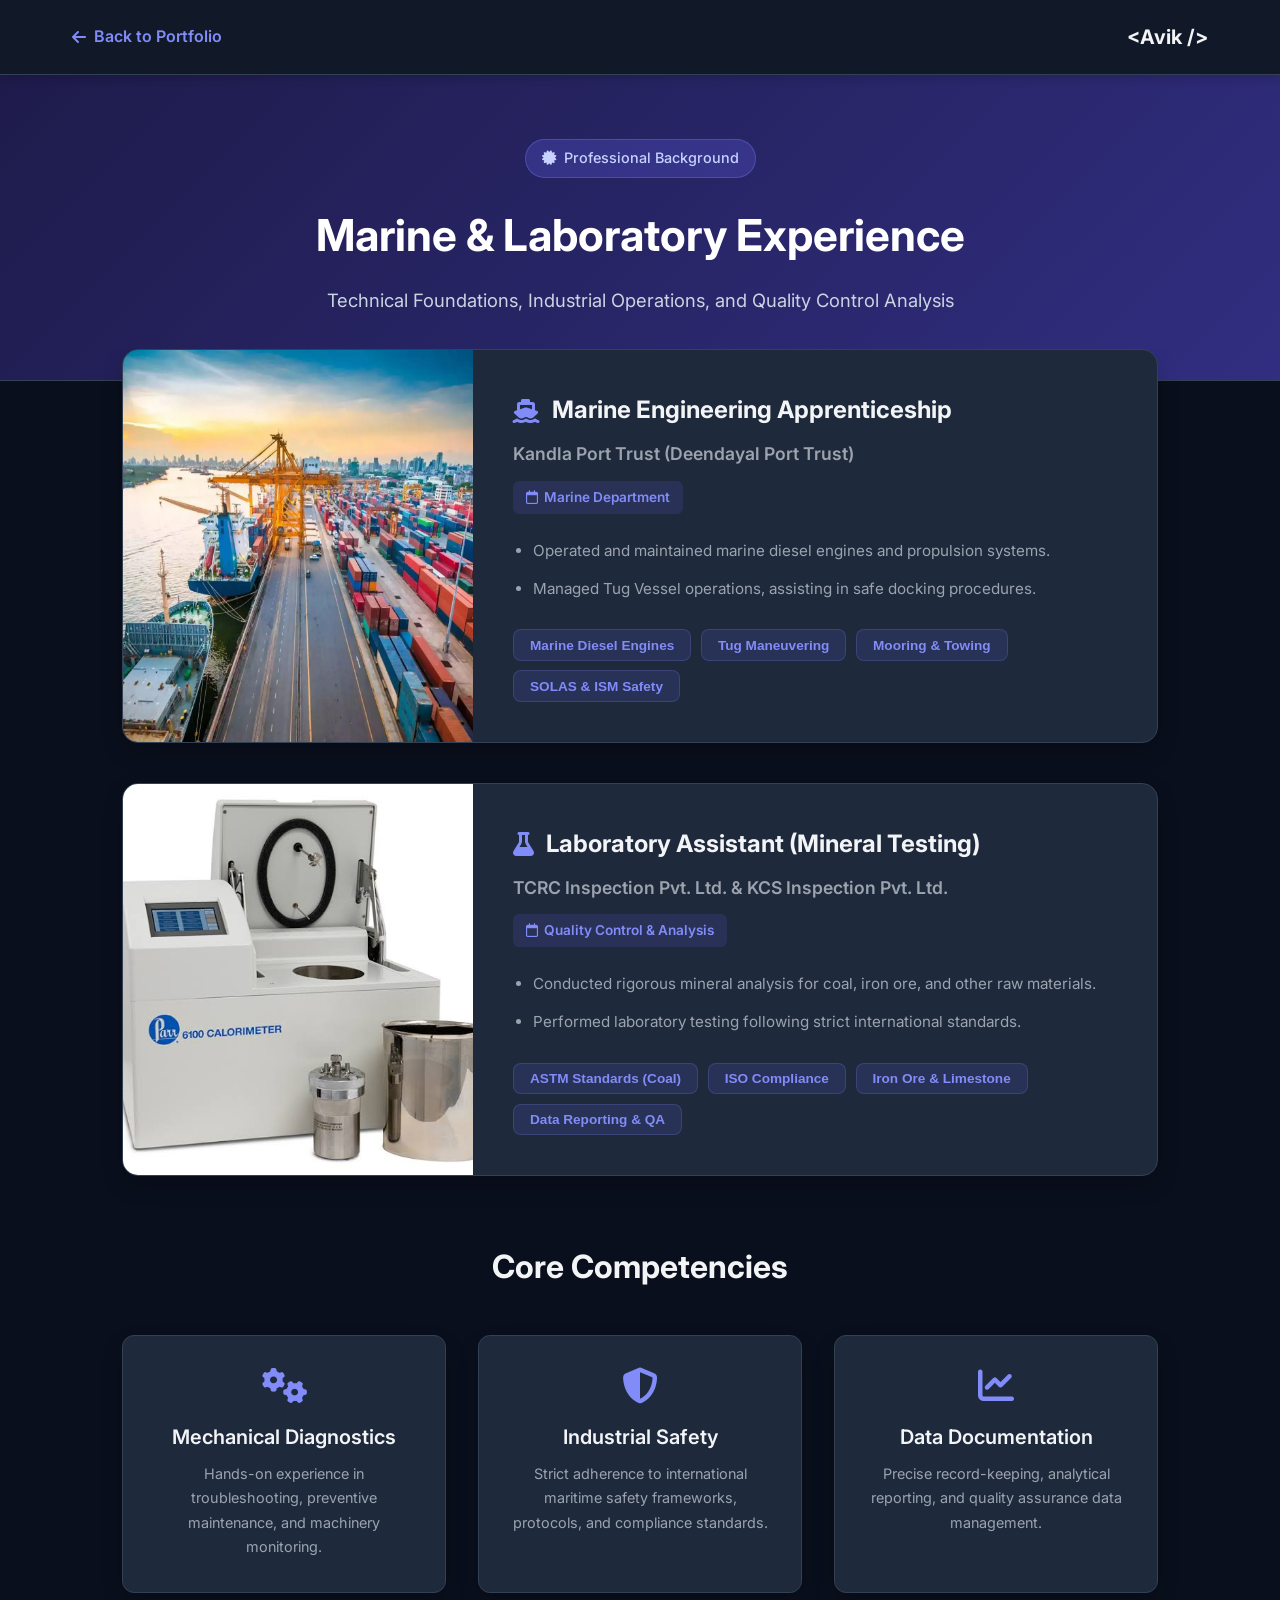
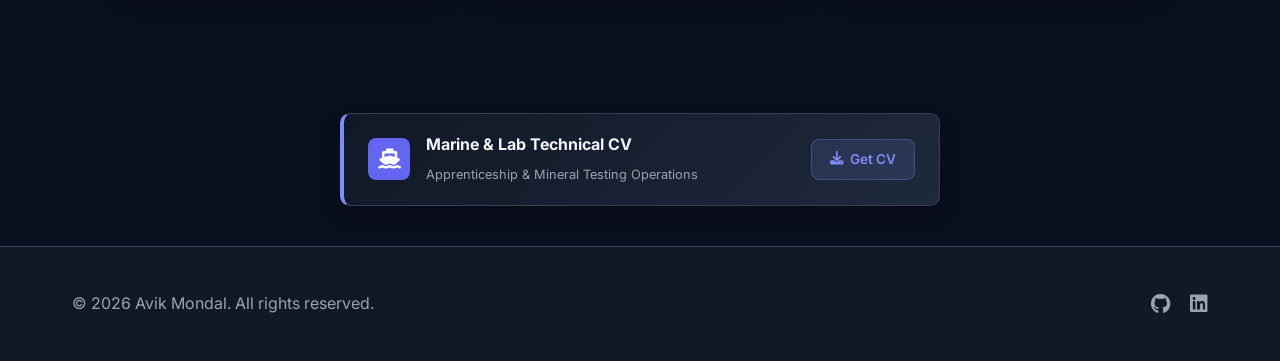
==== commit 1cdf0a9c: "Add CV" ====
--- a/otherSkill.html
+++ b/otherSkill.html
@@ -301,6 +301,25 @@
       </div>
     </div>
 
+    <div class="marine-cv-box">
+      <div class="marine-cv-left">
+        <div class="marine-badge-icon">
+          <i class="fa-solid fa-ship"></i>
+        </div>
+        <div class="marine-cv-text">
+          <h4>Marine & Lab Technical CV</h4>
+          <span>Apprenticeship & Mineral Testing Operations</span>
+        </div>
+      </div>
+      <a
+        href="CV/Avik-Mondal-Resume Diesel.pdf"
+        class="marine-download-btn"
+        download
+      >
+        <i class="fa-solid fa-download"></i> Get CV
+      </a>
+    </div>
+
     <!-- ==================== FOOTER ==================== -->
     <footer class="footer">
       <div class="container footer-content">
--- a/CSS/otherSkill.css
+++ b/CSS/otherSkill.css
@@ -333,6 +333,83 @@
   color: var(--text-secondary);
 }
 
+/* ==================== MARINE & LAB COMPACT CV BOX ==================== */
+.marine-cv-box {
+  display: flex;
+  align-items: center;
+  justify-content: space-between;
+  background: linear-gradient(135deg, #111827 0%, #1e293b 100%);
+  border-left: 4px solid var(--tag-text, #818cf8);
+  border-top: 1px solid var(--border-color, #334155);
+  border-right: 1px solid var(--border-color, #334155);
+  border-bottom: 1px solid var(--border-color, #334155);
+  border-radius: 10px;
+  padding: 1.1rem 1.5rem;
+  max-width: 600px;
+  margin: 2.5rem auto;
+  box-shadow: 0 10px 25px -5px rgba(0, 0, 0, 0.3);
+  transition: all 0.3s ease;
+}
+
+.marine-cv-box:hover {
+  transform: translateY(-2px);
+  border-color: var(--tag-text, #818cf8);
+  box-shadow: 0 15px 30px -5px rgba(99, 102, 241, 0.2);
+}
+
+.marine-cv-left {
+  display: flex;
+  align-items: center;
+  gap: 1rem;
+}
+
+.marine-badge-icon {
+  font-size: 1.25rem;
+  color: #ffffff;
+  background: var(--accent, #6366f1);
+  width: 42px;
+  height: 42px;
+  display: flex;
+  align-items: center;
+  justify-content: center;
+  border-radius: 8px;
+  flex-shrink: 0;
+}
+
+.marine-cv-text h4 {
+  color: var(--text-primary, #f3f4f6);
+  font-size: 1rem;
+  font-weight: 700;
+  margin-bottom: 0.1rem;
+}
+
+.marine-cv-text span {
+  color: var(--text-secondary, #9ca3af);
+  font-size: 0.8rem;
+}
+
+.marine-download-btn {
+  display: inline-flex;
+  align-items: center;
+  gap: 0.4rem;
+  background-color: rgba(129, 140, 248, 0.15);
+  color: var(--tag-text, #818cf8);
+  border: 1px solid rgba(129, 140, 248, 0.3);
+  padding: 0.5rem 1.1rem;
+  border-radius: 8px;
+  font-size: 0.85rem;
+  font-weight: 600;
+  text-decoration: none;
+  transition: all 0.3s ease;
+  flex-shrink: 0;
+}
+
+.marine-download-btn:hover {
+  background-color: var(--accent, #6366f1);
+  color: #ffffff;
+  border-color: var(--accent, #6366f1);
+}
+
 /* Footer */
 .footer {
   background: var(--bg-card);
@@ -450,4 +527,18 @@
     flex-direction: column;
     gap: 2rem;
   }
-}
+
+  .marine-cv-box {
+    flex-direction: column;
+    align-items: flex-start;
+    gap: 1rem;
+    padding: 1rem;
+    margin: 1.5rem 1rem;
+  }
+
+  .marine-download-btn {
+    width: 100%;
+    justify-content: center;
+    padding: 0.55rem;
+  }
+}
